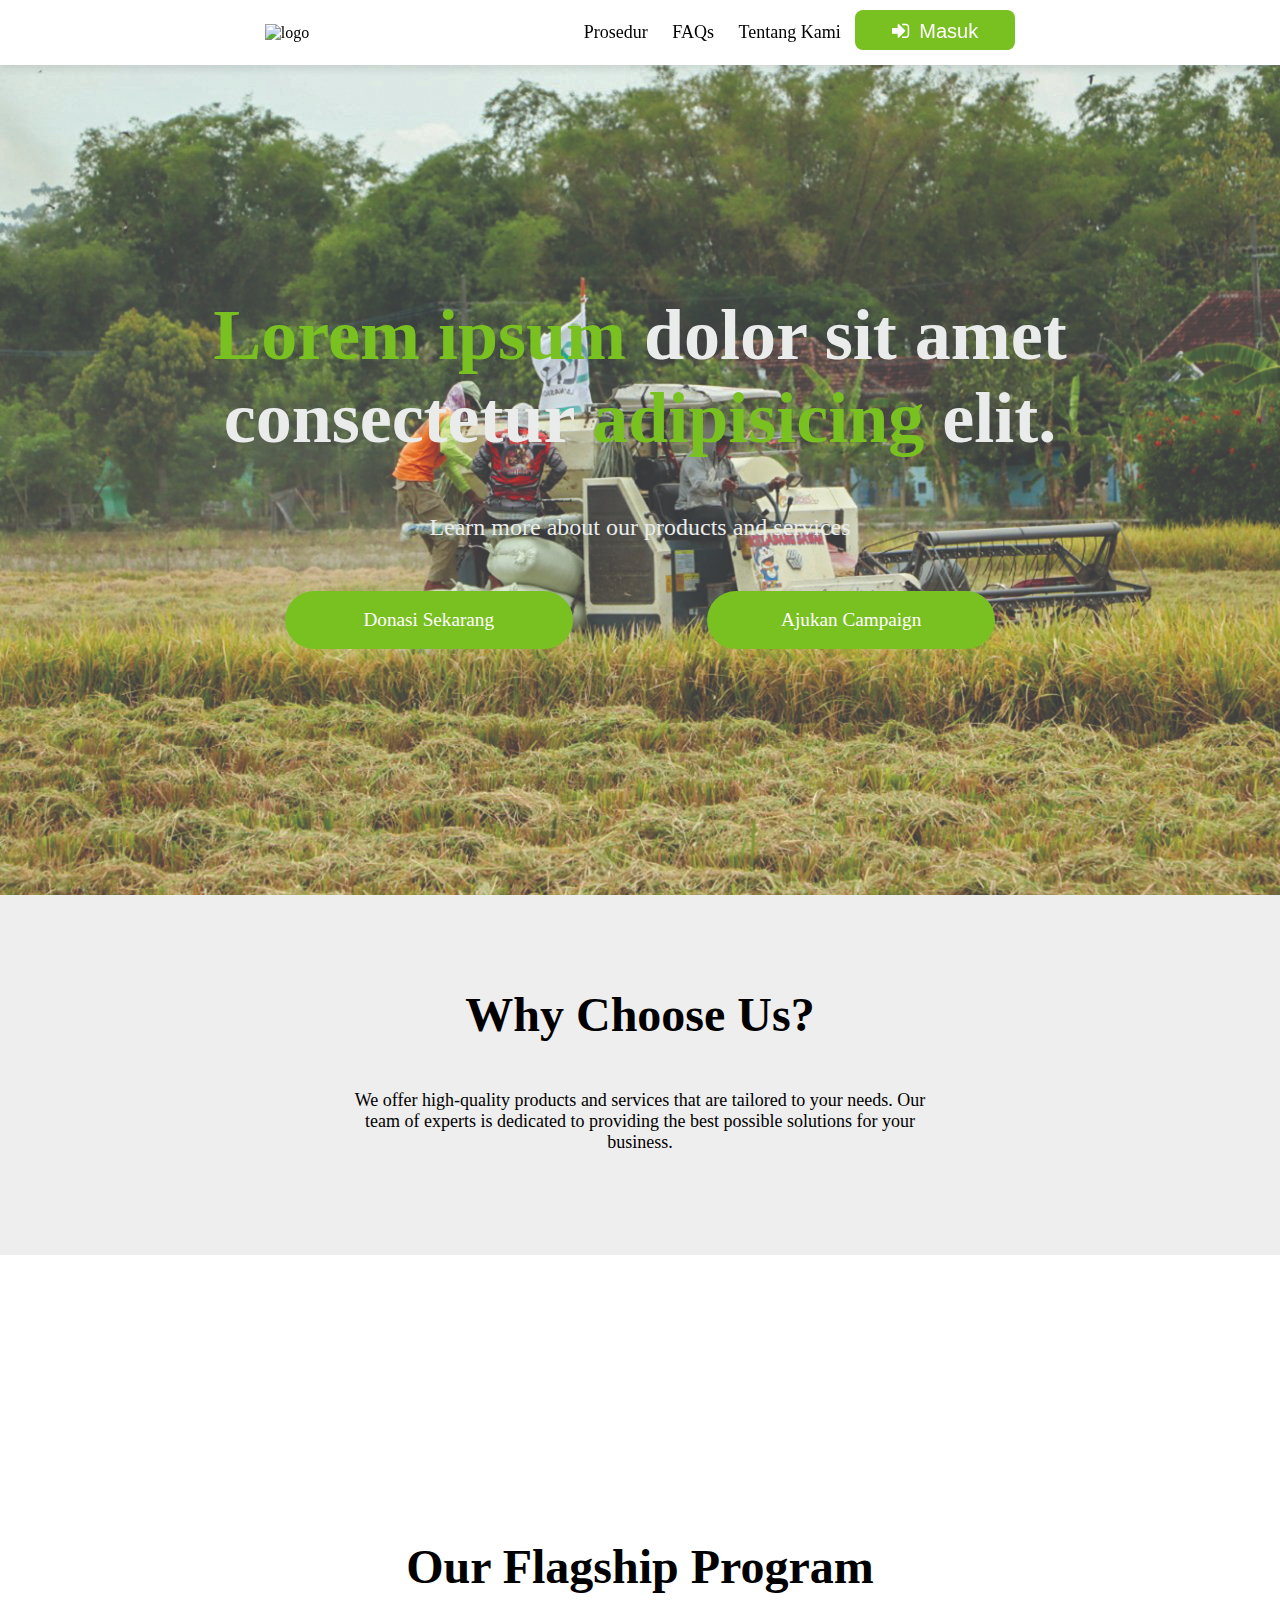
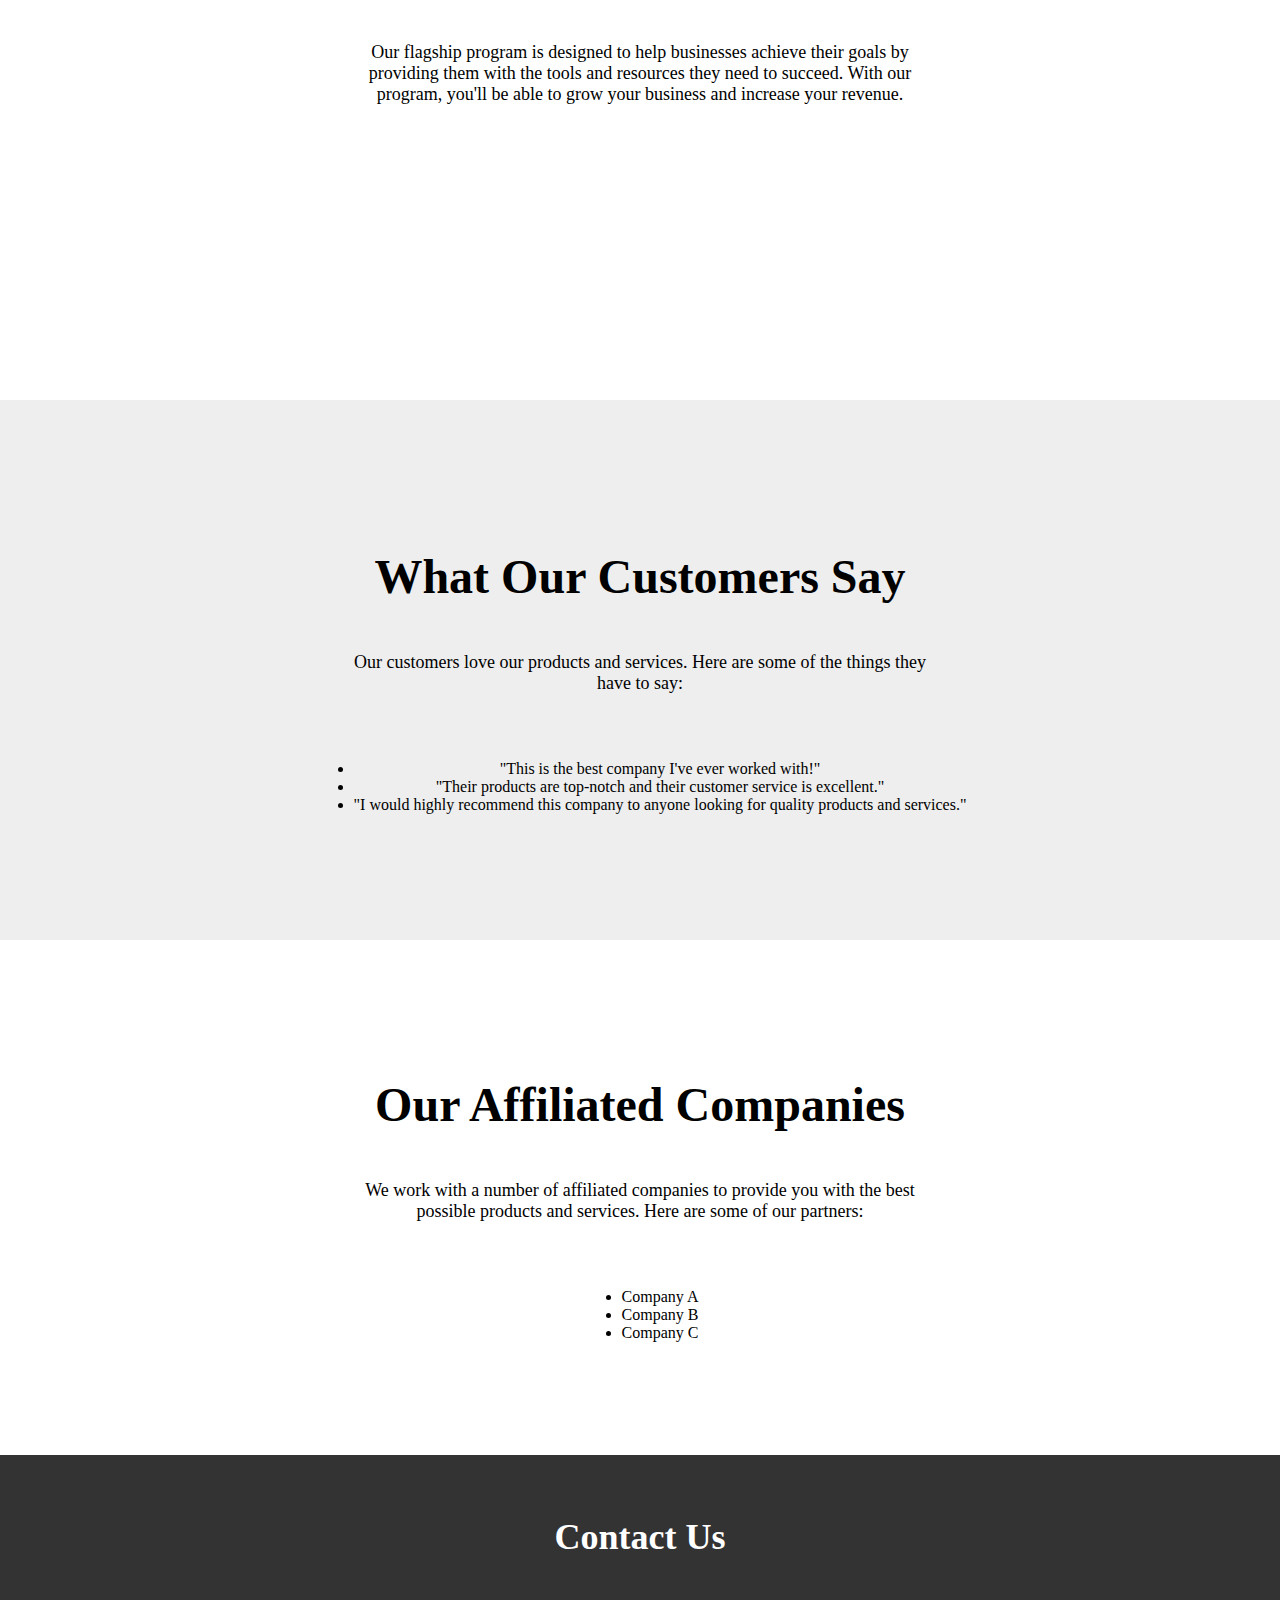
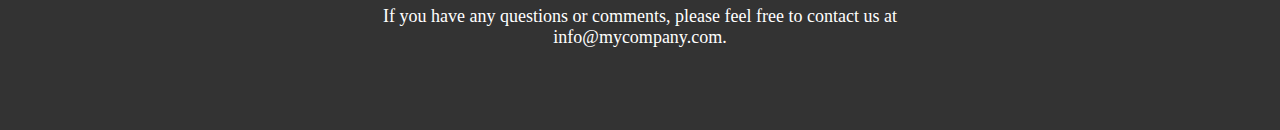
==== landing.html @ 4bacf962 "banner section" ====
<!DOCTYPE html>
<html lang="en">
  <head>
    <title>My Landing Page</title>
    <link rel="stylesheet" type="text/css" href="style.css">
    <link rel="stylesheet" href="https://cdnjs.cloudflare.com/ajax/libs/font-awesome/4.7.0/css/font-awesome.min.css">
    <script src="https://kit.fontawesome.com/5fde2fdc76.js" crossorigin="anonymous"></script>
    <meta name="viewport" content="width=device-width, initial-scale=1.0">
  <style>
  
  body {
  margin: 0;
  font-family: 'Source Sans Pro';
}

.nav {
  height: 65px;
  width: 100%;
  background-color: #fff;
  position: fixed;
  display:flex;
  justify-content: space-between;
  align-items: center;
  box-shadow: 0 4px 8px rgba(0, 0, 0, 0.1);
  z-index: 100;
}

.nav > .nav-header {
  display: flex;
  align-items: center;
  margin-left: auto;
  margin-right: auto;
}

.nav > .nav-header > .nav-logo img {
  max-height: 30px;
  width: auto;
  cursor: pointer;
  margin-right: auto;
}

.nav > .nav-btn {
  display: none;
}

.nav > .nav-links {
  display: inline;
  float: right;
  font-size: 18px;
  margin-right: auto;
}

.nav > .nav-links > button {
  display: inline-block;
  padding: 10px 10px 10px 10px;
  text-decoration: none;
  color: #fff;
  background-color: #79C121;
  border-radius: 8px;
  width: 160px;
  height: 40px;
  border: none;
  font-size: 20px;
  cursor: pointer;
}

.nav > .nav-links > button > i {
  margin-right: 10px;
}

.nav > .nav-links > a {
  display: inline-block;
  padding: 13px 10px 13px 10px;
  text-decoration: none;
  color: #000;
}

.nav > .nav-links > a:hover {
  background-color: rgba(0, 0, 0, 0.3);
}

.nav > #nav-check {
  display: none;
}

@media (max-width:768px) {
  .nav {
    padding-left: 10px;
  }

  .nav > .nav-header {
    margin-left: 10px;
    margin-right: 10px;
  }

  .nav > .nav-btn {
    display: inline-block;
    position: absolute;
    right: 0px;
    top: 0px;
    padding-left: 10px;
  }

  .nav > .nav-btn > label {
    display: inline-block;
    width: 50px;
    height: 50px;
    padding: 13px;
  }

  .nav > .nav-btn > label:hover,.nav  #nav-check:checked ~ .nav-btn > label {
    background-color: rgba(0, 0, 0, 0.3);
  }

  .nav > .nav-btn > label > span {
    display: block;
    width: 25px;
    height: 10px;
    border-top: 2px solid #000;
  }

  .nav > .nav-links {
    position: absolute;
    display: block;
    width: 100%;
    background-color: #fff;
    height: 0px;
    transition: all 0.3s ease-in;
    overflow-y: hidden;
    top: 50px;
    left: 0px;
  }

  .nav > .nav-links > a {
    display: block;
    width: 100%;
  }

  .nav > #nav-check:not(:checked) ~ .nav-links {
    height: 0px;
  }

  .nav > #nav-check:checked ~ .nav-links {
    height: calc(100vh - 50px);
    overflow-y: auto;
  }
}


    /* Banner */
    .banner {
  height: 895px;
  background-image: url('banner.jpg');
  background-size: cover;
  display: flex;
  flex-direction: column;
  justify-content: center;
  align-items: center;
  color: #000;
  text-align: center;
  font-family: "dm sans";
  position: relative;
  }
  
  .banner h1 {
    font-size: 72px;
    margin-bottom: 30px;
    color: #E9ECEB;
    text-align: center;
		max-width: 900px;
		word-wrap: break-word;
  }
  
  .banner p {
    font-size: 24px;
    margin-bottom: 50px;
    color: #E9ECEB;
  }

  .highlight {
			color: #79C121;
		}
  
    .banner-buttons {
  display: flex;
  justify-content: center;
  align-items: center;
}

.banner-button {
  display: inline-block;
  padding: 0.5em 1em;
  text-decoration: none;
  color: #fff;
  background-color: #79C121;
  border-radius: 2em;
  width: 15em;
  height: 3em;
  border: none;
  font-size: 1.2em;
  cursor: pointer;
  margin-right: 7em;
  font-family: "dm sans";
  transition: background-color 0.3s ease-in-out;
}

.banner-button:hover {
  background-color: #456722;
  color: #fff;
}

.banner-button:last-child {
  margin-right: 0;
}

@media (max-width: 768px) {
  .banner-button {
    font-size: 0.8em;
    padding: 0.5em 0.8em;
    margin-right: 0.5em;
  }
}
    
    /* Why Choose Us */
    .why-choose-us {
      height: 360px;
      background-color: #eee;
      display: flex;
      flex-direction: column;
      justify-content: center;
      align-items: center;
      text-align: center;
    }
    
    .why-choose-us h2 {
      font-size: 48px;
      margin-bottom: 30px;
    }
    
    .why-choose-us p {
      font-size: 18px;
      max-width: 600px;
      margin-bottom: 50px;
    }
    
    /* Flagship Program */
    .flagship-program {
      height: 745px;
      background-color: #fff;
      display: flex;
      flex-direction: column;
      justify-content: center;
      align-items: center;
      text-align: center;
    }
    
    .flagship-program h2 {
      font-size: 48px;
      margin-bottom: 30px;
    }
    
    .flagship-program p {
      font-size: 18px;
      max-width: 600px;
      margin-bottom: 50px;
    }
    
    /* Testimony */
    .testimony {
      height: 540px;
      background-color: #eee;
      display: flex;
      flex-direction: column;
      justify-content: center;
      align-items: center;
      text-align: center;
    }
    
    .testimony h2 {
      font-size: 48px;
      margin-bottom: 30px;
    }
    
    .testimony p {
      font-size: 18px;
      max-width: 600px;
      margin-bottom: 50px;
    }
    
    /* Affiliated Company */
    .affiliated-company {
      height: 515px;
      background-color: #fff;
      display: flex;
      flex-direction: column;
      justify-content: center;
      align-items: center;
      text-align: center;
    }
    
    .affiliated-company h2 {
      font-size: 48px;
      margin-bottom: 30px;
    }
    
    .affiliated-company p {
      font-size: 18px;
      max-width: 600px;
      margin-bottom: 50px;
    }
    
    /* Footer */
    .footer {
      height: 275px;
      background-color: #333;
      color: #fff;
      display: flex;
      flex-direction: column;
      justify-content: center;
      align-items: center;
      text-align: center;
    }
    
    .footer h2 {
      font-size: 36px;
      margin-bottom: 30px;
    }
    
    .footer p {
      font-size: 18px;
      max-width: 600px;
      margin-bottom: 50px;
    }
    
    .footer a {
      color: #fff;
      text-decoration: none;
      font-size: 18px;
      margin-right: 
    }
      </style>

  </head>
  <body>

    <!-- Navbar -->
    <div class="nav">
      <input type="checkbox" id="nav-check">
      <div class="nav-header">
        <div class="nav-logo">
          <img src="logo.svg" alt="logo">
        </div>
      </div>
      <div class="nav-btn">
        <label for="nav-check">
          <span></span>
          <span></span>
          <span></span>
        </label>
      </div>
      
      <div class="nav-links">
        <a href="#">Prosedur</a>
        <a href="#">FAQs</a>
        <a href="#">Tentang Kami</a>
        <button style="color: white"><i class="fa fa-sign-in"></i>Masuk</button>
      </div>
    </div>
    
  
    <!-- Banner -->
    <div class="banner">
      <h1>
        <span class="highlight">Lorem ipsum</span> dolor sit amet consectetur <span class="highlight">adipisicing</span> elit. 
      </h1>
        <p>Learn more about our products and services</p>
        <div class="banner-buttons">
          <button class="banner-button">Donasi Sekarang</button>
          <button class="banner-button">Ajukan Campaign</button>
        </div>
    </div>
  
    <!-- Why Choose Us -->
    <div class="why-choose-us">
      <h2>Why Choose Us?</h2>
      <p>We offer high-quality products and services that are tailored to your needs. Our team of experts is dedicated to providing the best possible solutions for your business.</p>
    </div>
  
    <!-- Flagship Program -->
    <div class="flagship-program">
      <h2>Our Flagship Program</h2>
      <p>Our flagship program is designed to help businesses achieve their goals by providing them with the tools and resources they need to succeed. With our program, you'll be able to grow your business and increase your revenue.</p>
    </div>
  
    <!-- Testimony -->
    <div class="testimony">
      <h2>What Our Customers Say</h2>
      <p>Our customers love our products and services. Here are some of the things they have to say:</p>
      <ul>
        <li>"This is the best company I've ever worked with!"</li>
        <li>"Their products are top-notch and their customer service is excellent."</li>
        <li>"I would highly recommend this company to anyone looking for quality products and services."</li>
      </ul>
    </div>
  
    <!-- Affiliated Company -->
    <div class="affiliated-company">
      <h2>Our Affiliated Companies</h2>
      <p>We work with a number of affiliated companies to provide you with the best possible products and services. Here are some of our partners:</p>
      <ul>
        <li>Company A</li>
        <li>Company B</li>
        <li>Company C</li>
      </ul>
    </div>
  
    <!-- Footer -->
    <div class="footer">
      <h2>Contact Us</h2>
      <p>If you have any questions or comments, please feel free to contact us at <a href="mailto:info@mycompany.com">info@mycompany.com</a>.</p>
    </div>
  

    
  </body>
  </html>
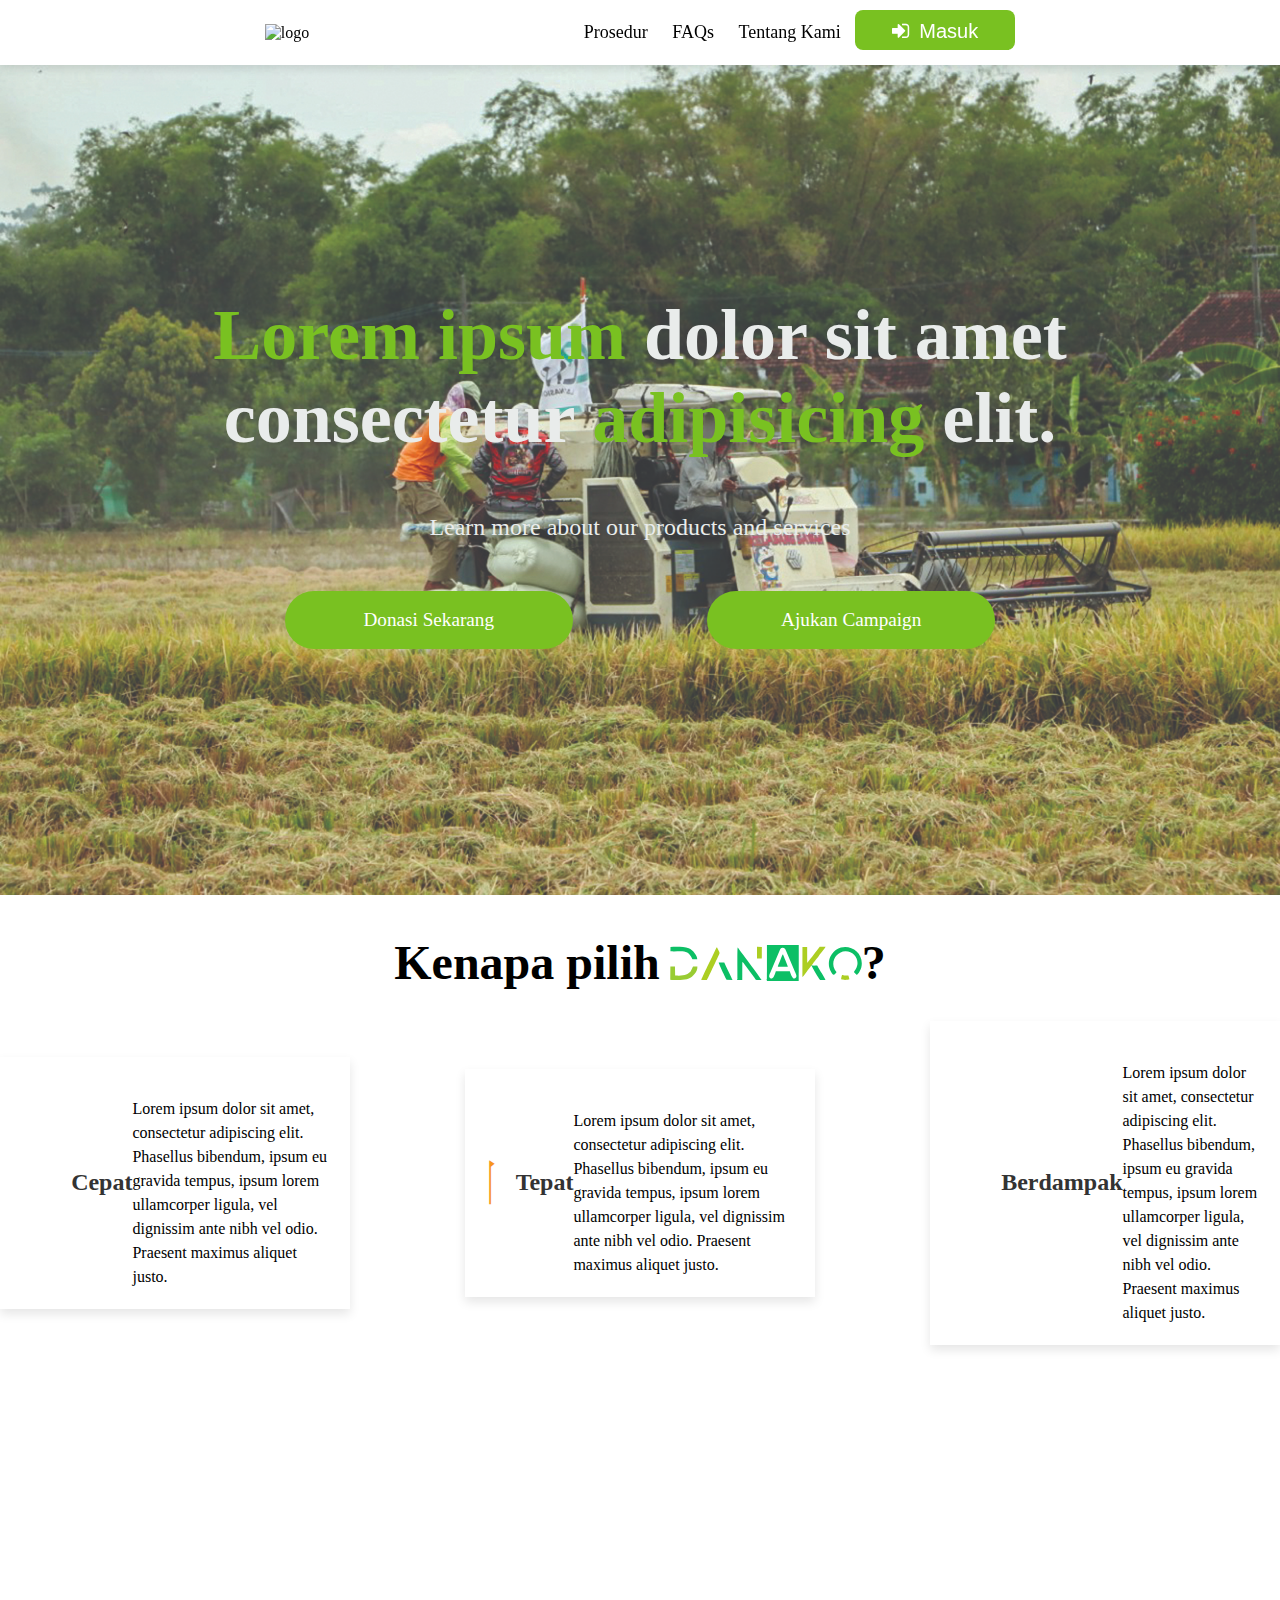
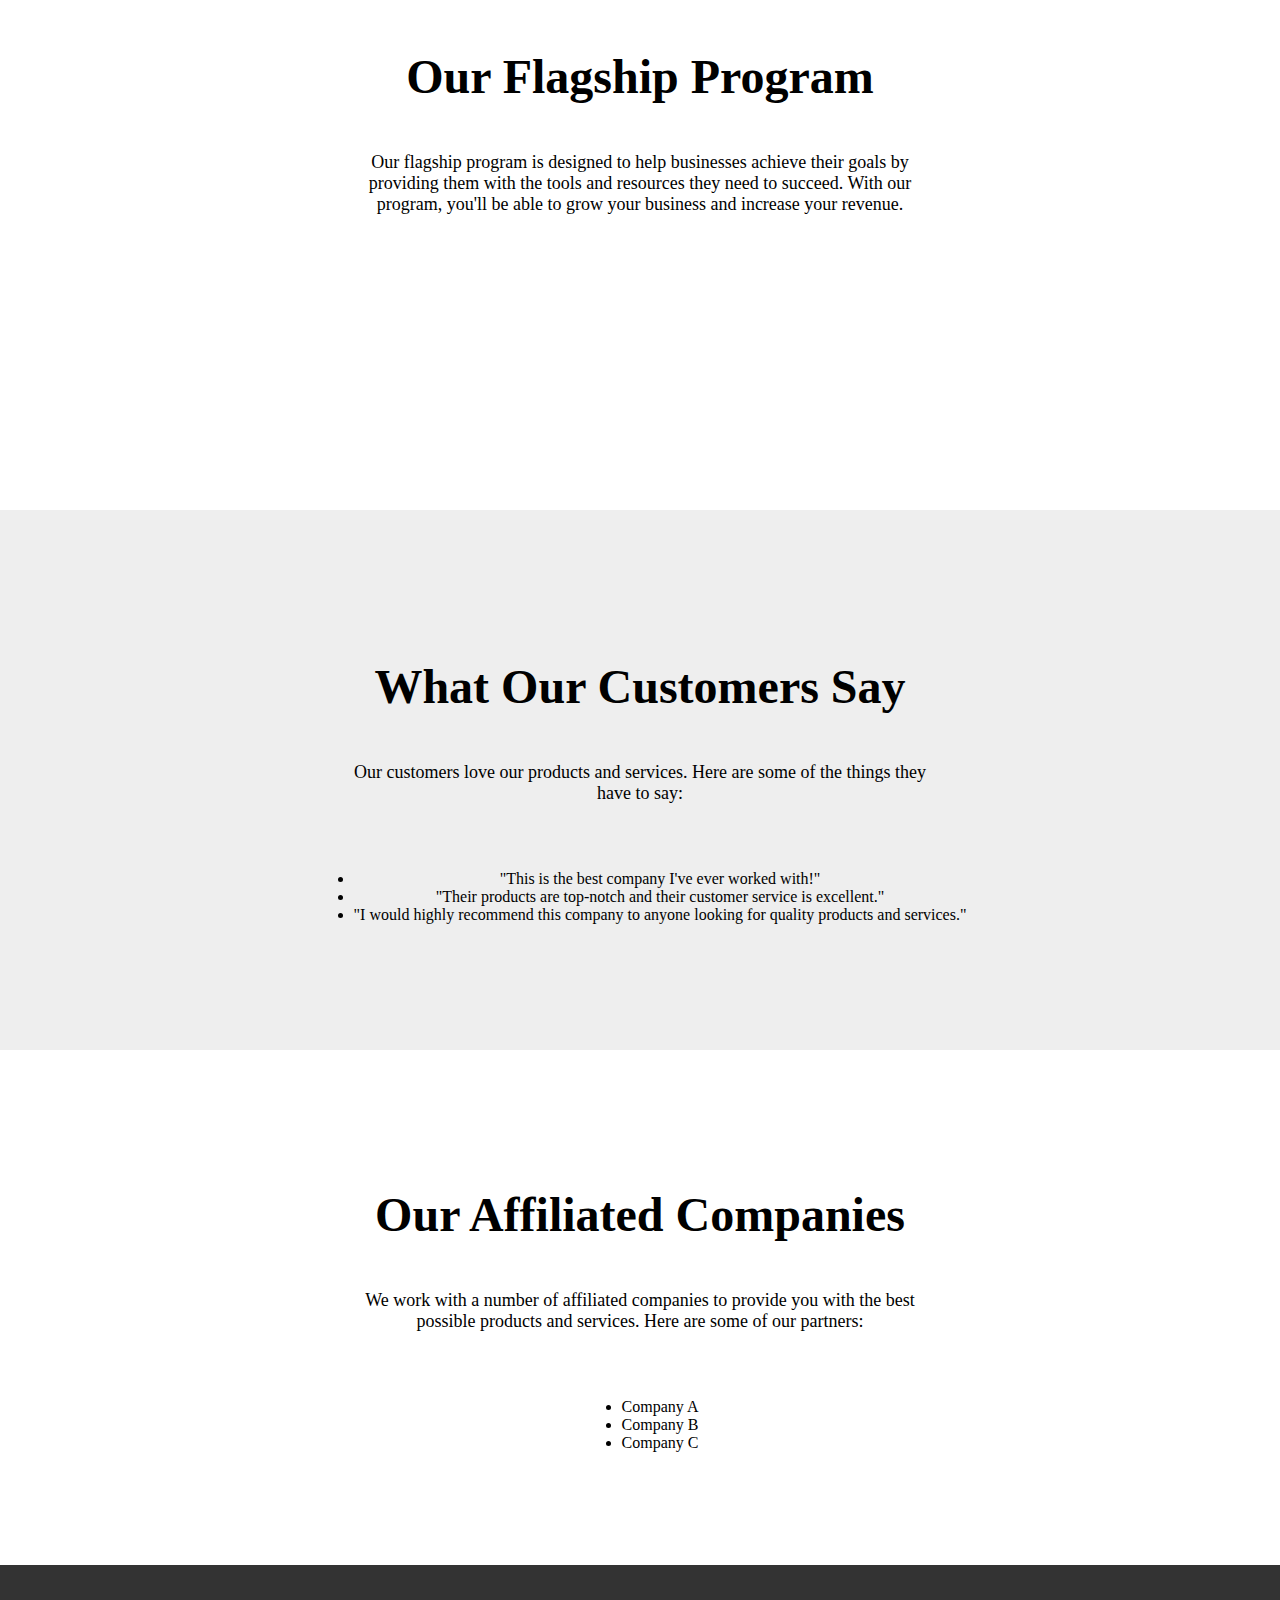
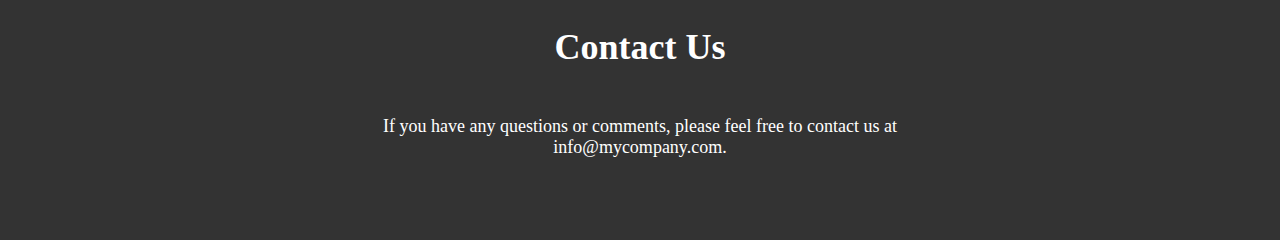
==== commit 43f2326c: "why choose us section progress" ====
--- a/landing.html
+++ b/landing.html
@@ -62,6 +62,11 @@
   border: none;
   font-size: 20px;
   cursor: pointer;
+}
+
+.nav > .nav-links > button:hover {
+  background-color: #456722;
+  color: #fff;
 }
 
 .nav > .nav-links > button > i {
@@ -214,34 +219,121 @@
 }
 
 @media (max-width: 768px) {
+  @media (max-width: 768px) {
+  .banner-buttons {
+    flex-direction: column;
+  }
+
   .banner-button {
     font-size: 0.8em;
     padding: 0.5em 0.8em;
     margin-right: 0.5em;
-  }
-}
-    
-    /* Why Choose Us */
-    .why-choose-us {
-      height: 360px;
-      background-color: #eee;
-      display: flex;
-      flex-direction: column;
-      justify-content: center;
-      align-items: center;
-      text-align: center;
-    }
-    
-    .why-choose-us h2 {
-      font-size: 48px;
-      margin-bottom: 30px;
-    }
-    
-    .why-choose-us p {
-      font-size: 18px;
-      max-width: 600px;
-      margin-bottom: 50px;
-    }
+    margin-bottom: 0.5em;
+    width: 15em;
+    height: 3em;
+  }
+
+  .banner h1 {
+    font-size: 48px;
+    margin-bottom: 20px;
+    padding: 0 10px;
+  }
+
+  .banner p {
+    font-size: 16px;
+    margin-bottom: 30px;
+    padding: 0 10px;
+  }
+}
+
+}
+    
+    /* Why Choose Us */   
+    .why-choose-us .card-container {
+  display: flex;
+  flex-direction: row;
+  justify-content: space-between;
+  align-items: center;
+  flex-wrap: wrap;
+}
+
+.why-choose-us .card {
+  flex-basis: 30%;
+  max-width: 350px;
+  margin-bottom: 20px;
+  background-color: #fff;
+  box-shadow: 0px 5px 10px rgba(0, 0, 0, 0.1);
+}
+
+.why-choose-us .card-content {
+  display: flex;
+  flex-direction: row;
+  align-items: center;
+  padding: 20px;
+}
+
+.why-choose-us .card-icon {
+  flex-basis: 20%;
+  font-size: 40px;
+  color: #f7941e;
+  text-align: center;
+}
+
+.why-choose-us .card-title {
+  flex-basis: 70%;
+  font-size: 24px;
+  font-weight: bold;
+  margin-left: 20px;
+  color: #333;
+}
+
+.why-choose-us .card-text {
+  margin-top: 20px;
+  font-size: 16px;
+  line-height: 1.5;
+  text-align: left;
+}
+
+.why-choose-us h2 {
+  font-size: 48px;
+  margin-bottom: 30px;
+  text-align: center;
+  display: flex;
+  justify-content: center;
+  align-items: center;
+  height: 100%;
+}
+
+.why-choose-us img {
+  display: inline-block;
+  max-width: 4em;
+  max-height: auto;
+  vertical-align: middle;
+  margin-left: 10px; /* adjust the margin as necessary */
+  margin-bottom: 10px
+}
+
+@media only screen and (max-width: 768px) {
+
+  .why-choose-us .card {
+    flex-basis: 100%;
+  }
+  .why-choose-us h2 {
+    flex-direction: column;
+    height: auto;
+  }
+  
+  .why-choose-us img {
+    margin-left: 0;
+  }
+  .why-choose-us .card-container {
+    flex-direction: column;
+    align-items: center;
+  }
+
+}
+
+
     
     /* Flagship Program */
     .flagship-program {
@@ -382,9 +474,34 @@
   
     <!-- Why Choose Us -->
     <div class="why-choose-us">
-      <h2>Why Choose Us?</h2>
-      <p>We offer high-quality products and services that are tailored to your needs. Our team of experts is dedicated to providing the best possible solutions for your business.</p>
-    </div>
+      <h2>Kenapa pilih <span class="logo"><img src="danako.svg" alt="logo">?</span></h2>
+      <div class="card-container">
+        <div class="card">
+          <div class="card-content">
+            <div class="card-icon"><i class="fas fa-rocket"></i></div>
+            <div class="card-title">Cepat</div>
+            <div class="card-text">Lorem ipsum dolor sit amet, consectetur adipiscing elit. Phasellus bibendum, ipsum eu gravida tempus, ipsum lorem ullamcorper ligula, vel dignissim ante nibh vel odio. Praesent maximus aliquet justo.</div>
+          </div>
+        </div>
+        <div class="card">
+          <div class="card-content">
+            <div class="card-icon"><i class="fas fa-check"></i></div>
+            <div class="card-title">Tepat</div>
+            <div class="card-text">Lorem ipsum dolor sit amet, consectetur adipiscing elit. Phasellus bibendum, ipsum eu gravida tempus, ipsum lorem ullamcorper ligula, vel dignissim ante nibh vel odio. Praesent maximus aliquet justo.</div>
+          </div>
+        </div>
+        <div class="card">
+          <div class="card-content">
+            <div class="card-icon"><i class="fas fa-bullseye"></i></div>
+            <div class="card-title">Berdampak</div>
+            <div class="card-text">Lorem ipsum dolor sit amet, consectetur adipiscing elit. Phasellus bibendum, ipsum eu gravida tempus, ipsum lorem ullamcorper ligula, vel dignissim ante nibh vel odio. Praesent maximus aliquet justo.</div>
+          </div>
+        </div>
+      </div>
+    </div>
+    
+    
+    
   
     <!-- Flagship Program -->
     <div class="flagship-program">
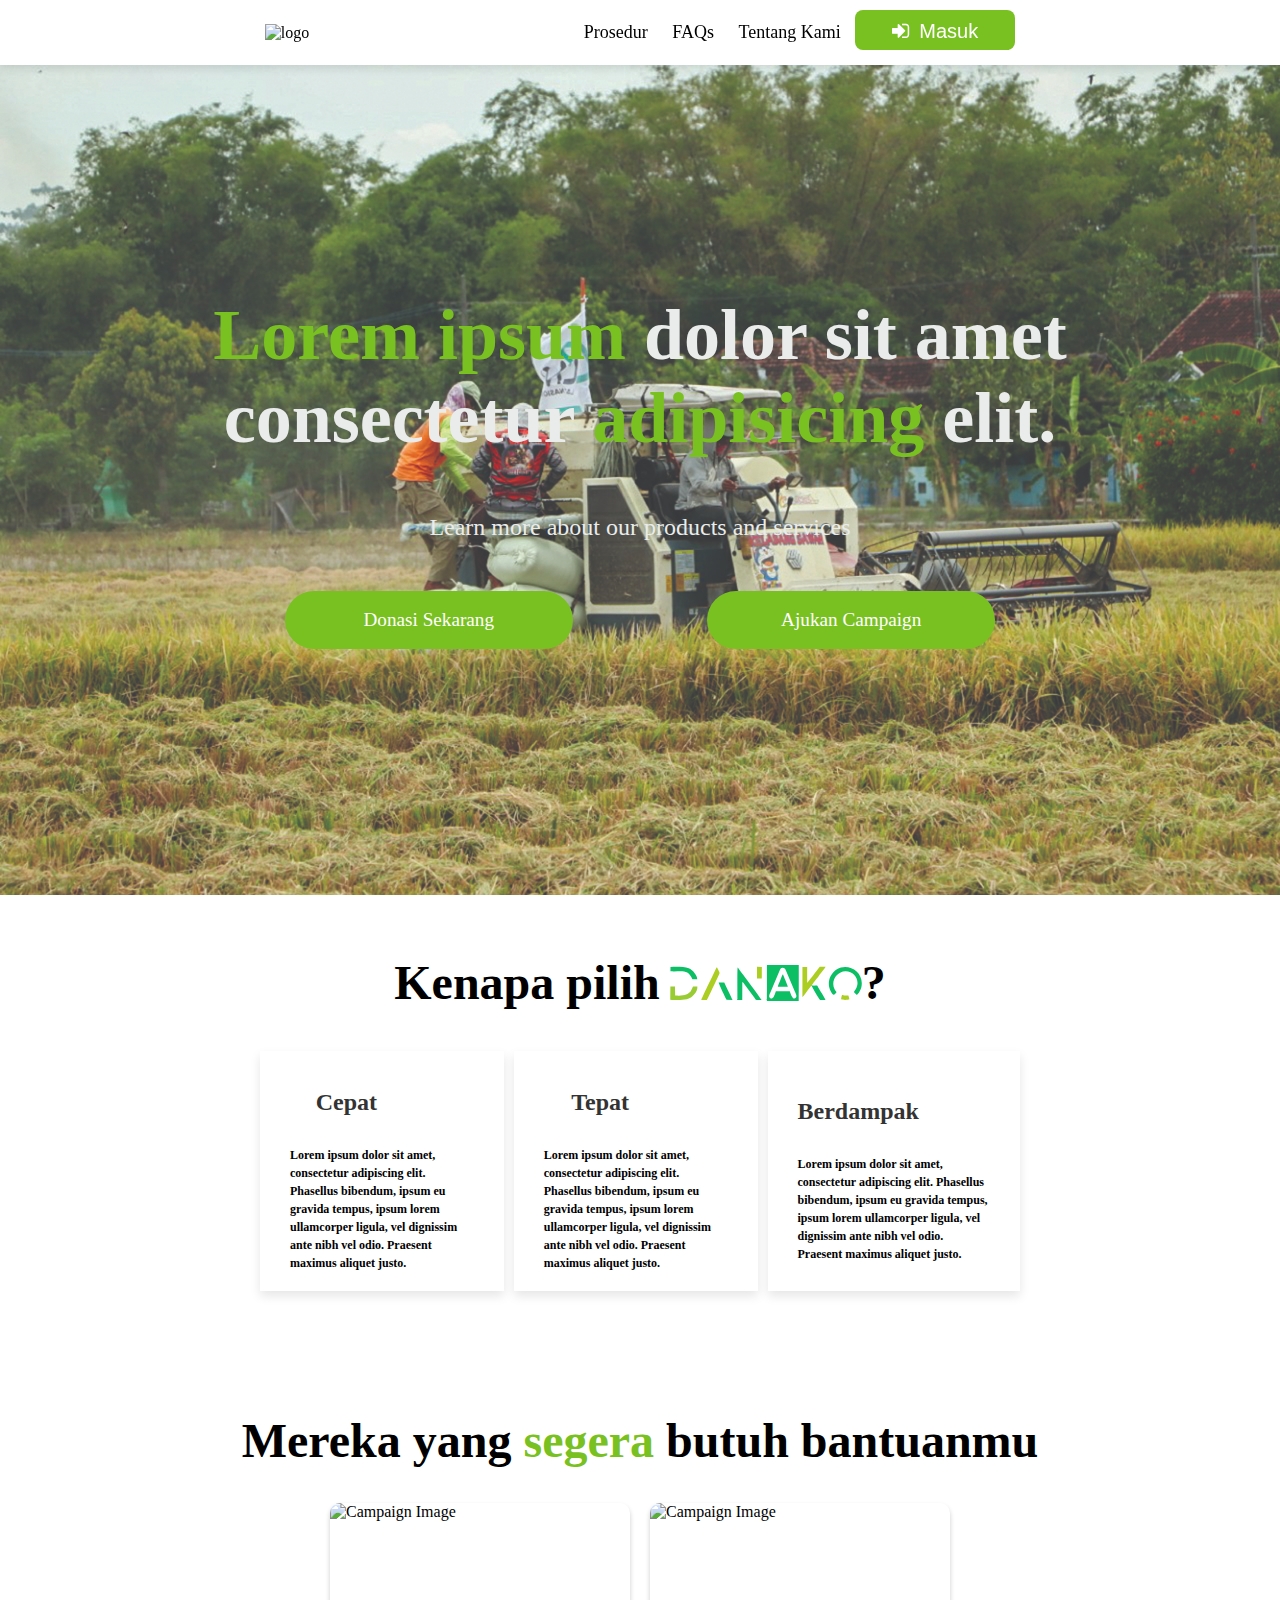
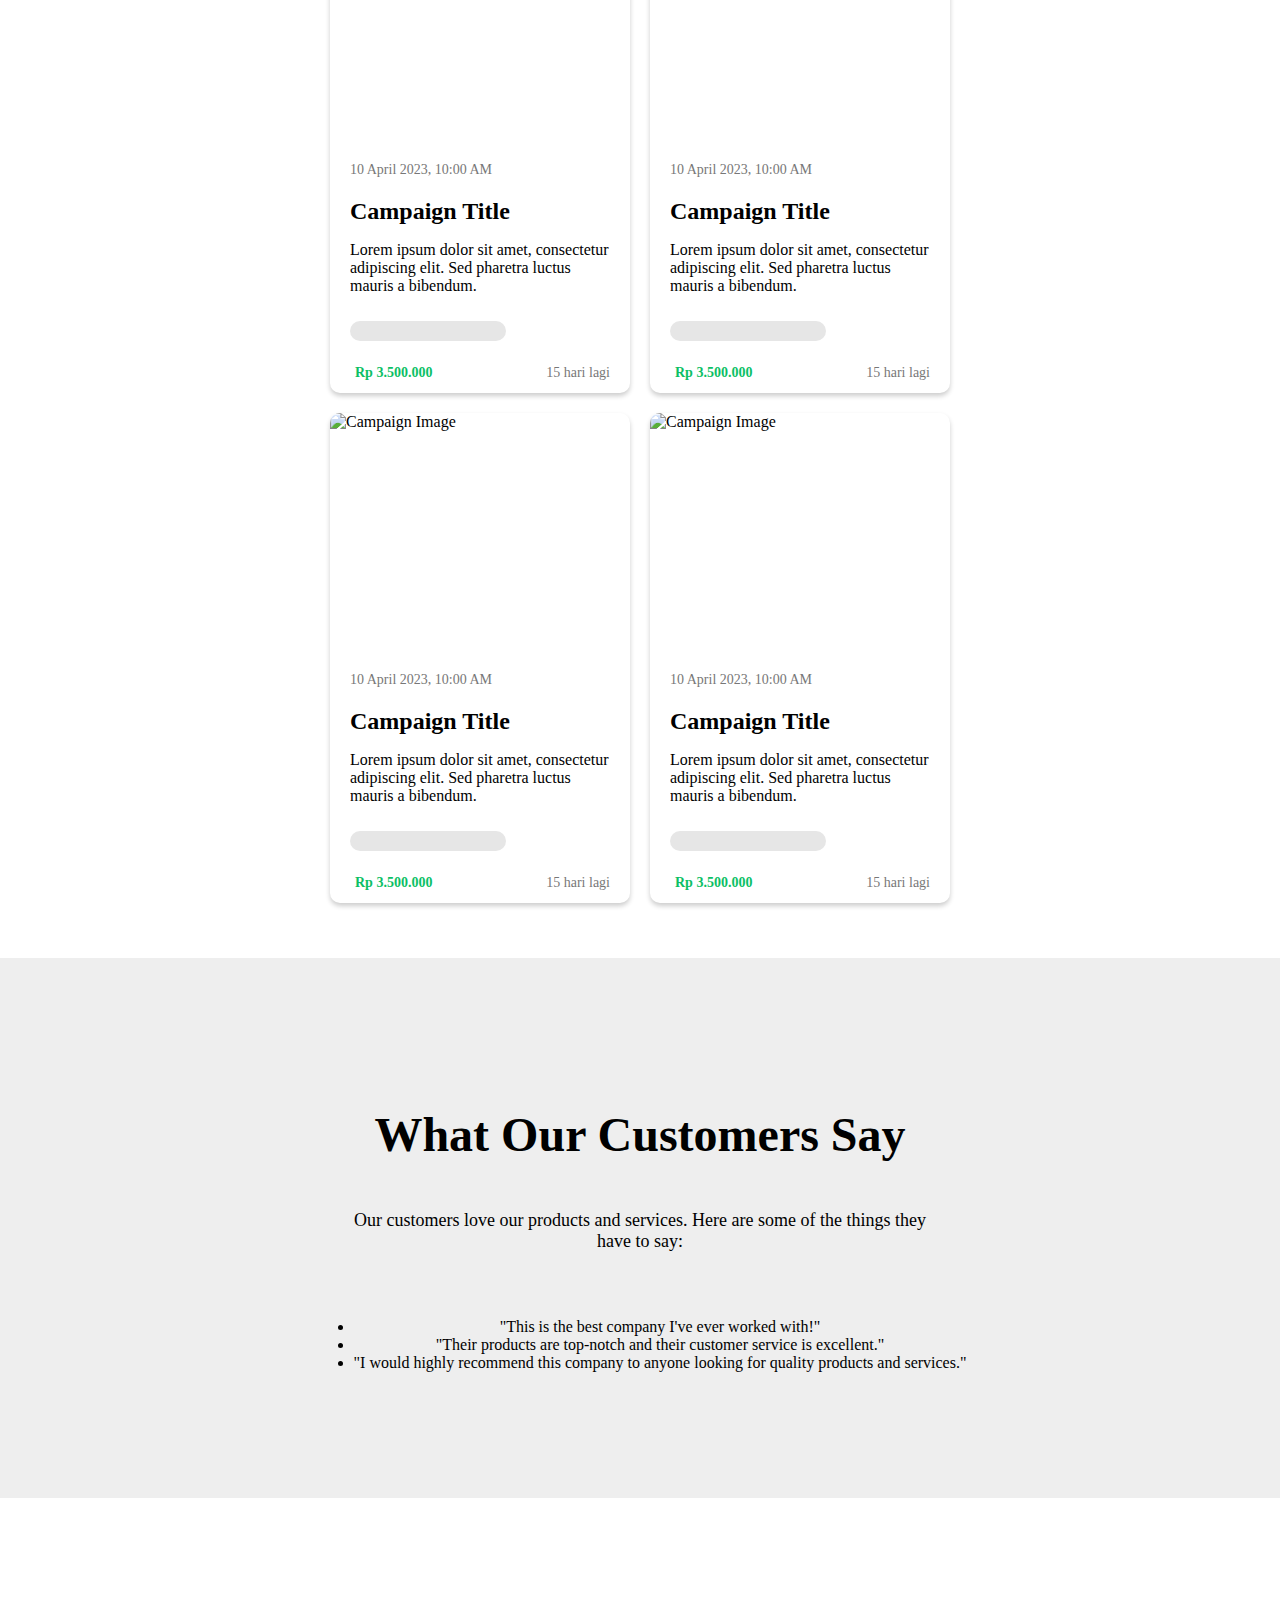
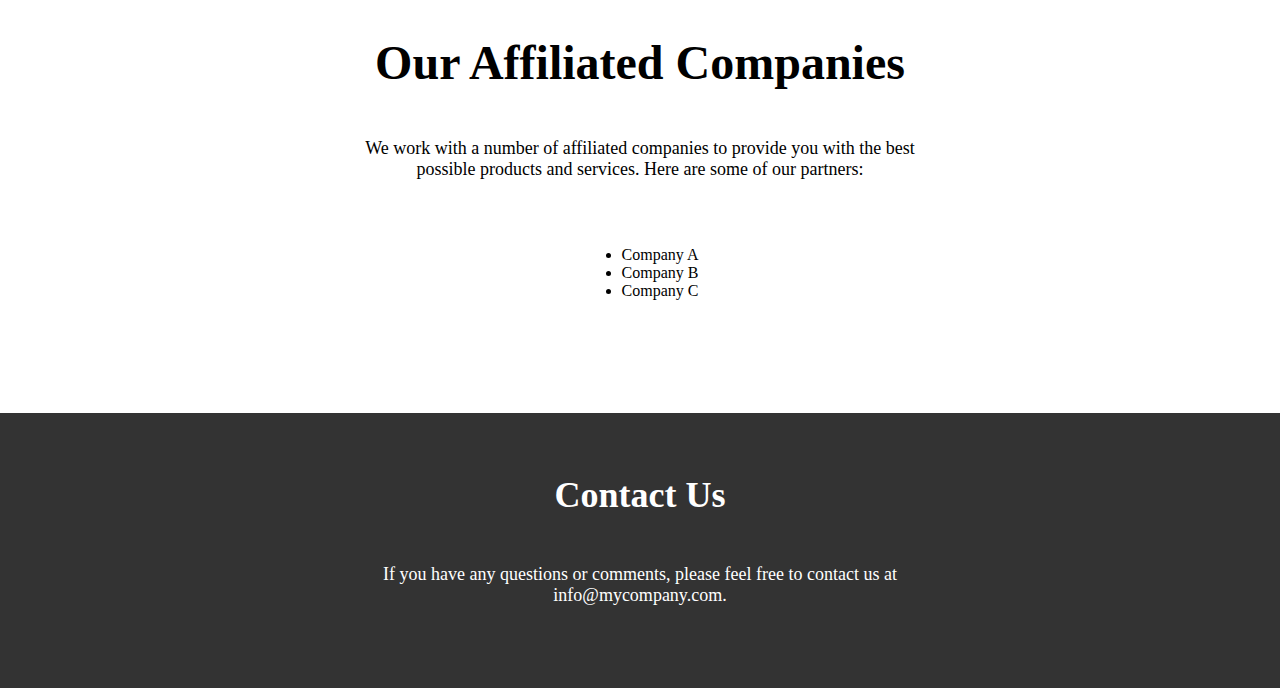
==== commit 11e97b81: "landing page - campaign section" ====
--- a/landing.html
+++ b/landing.html
@@ -4,7 +4,9 @@
     <title>My Landing Page</title>
     <link rel="stylesheet" type="text/css" href="style.css">
     <link rel="stylesheet" href="https://cdnjs.cloudflare.com/ajax/libs/font-awesome/4.7.0/css/font-awesome.min.css">
+
     <script src="https://kit.fontawesome.com/5fde2fdc76.js" crossorigin="anonymous"></script>
+    
     <meta name="viewport" content="width=device-width, initial-scale=1.0">
   <style>
   
@@ -218,14 +220,13 @@
   margin-right: 0;
 }
 
-@media (max-width: 768px) {
   @media (max-width: 768px) {
   .banner-buttons {
     flex-direction: column;
   }
 
   .banner-button {
-    font-size: 0.8em;
+    font-size: 1em;
     padding: 0.5em 0.8em;
     margin-right: 0.5em;
     margin-bottom: 0.5em;
@@ -245,51 +246,74 @@
     padding: 0 10px;
   }
 }
-
-}
     
     /* Why Choose Us */   
-    .why-choose-us .card-container {
-  display: flex;
-  flex-direction: row;
-  justify-content: space-between;
+    .why-choose-us {
+      display: flex;
+  justify-content: center;
   align-items: center;
   flex-wrap: wrap;
-}
-
+  gap: 10px;
+  padding: 20px;
+  background-image: url('why choose us.jpg');
+  background-size: cover;
+    }
+    
 .why-choose-us .card {
-  flex-basis: 30%;
-  max-width: 350px;
-  margin-bottom: 20px;
+  flex: 1 1 200px;
+  max-width: 300px;
+  height: 200px;
   background-color: #fff;
   box-shadow: 0px 5px 10px rgba(0, 0, 0, 0.1);
-}
-
-.why-choose-us .card-content {
-  display: flex;
-  flex-direction: row;
-  align-items: center;
-  padding: 20px;
-}
-
-.why-choose-us .card-icon {
-  flex-basis: 20%;
-  font-size: 40px;
-  color: #f7941e;
+  display: flex;
+  justify-content: center;
+  align-items: center;
   text-align: center;
-}
-
-.why-choose-us .card-title {
-  flex-basis: 70%;
   font-size: 24px;
   font-weight: bold;
-  margin-left: 20px;
+  padding: 20px;
+}
+
+.card-container {
+  display: flex;
+  justify-content: center;
+  align-items: center;
+  flex-wrap: wrap;  
+  gap: 10px;
+  margin: 0 240px;
+  padding-bottom: 50px;
+}
+
+.why-choose-us .card-content {
+  display: flex;
+  flex-direction: column;
+  align-items: center;
+  padding: 10px;
+}
+
+.why-choose-us .card-icon {
+  font-size: 40px;
+  color: #79C121;
+  text-align: center;
+}
+
+.why-choose-us .card-title {
+  font-size: 24px;
+  font-weight: bold;
+  margin-top: 10px;
   color: #333;
+  display: flex;
+  align-items: center;
+  text-align: left;
+}
+
+.why-choose-us .card-title span {
+  margin-left: 40px;
 }
 
 .why-choose-us .card-text {
   margin-top: 20px;
-  font-size: 16px;
+  font-size: 12px;
   line-height: 1.5;
   text-align: left;
 }
@@ -316,12 +340,18 @@
 @media only screen and (max-width: 768px) {
 
   .why-choose-us .card {
-    flex-basis: 100%;
-  }
+    flex: 1 1 100%;
+    max-width: none;
+  }
+  
   .why-choose-us h2 {
     flex-direction: column;
     height: auto;
-  }
+    font-size: 48px;
+    margin-bottom: 20px;
+    padding: 0 10px;
+  }
+
   
   .why-choose-us img {
     margin-left: 0;
@@ -329,6 +359,7 @@
   .why-choose-us .card-container {
     flex-direction: column;
     align-items: center;
+    
   }
 
 }
@@ -336,26 +367,209 @@
 
     
     /* Flagship Program */
-    .flagship-program {
-      height: 745px;
-      background-color: #fff;
-      display: flex;
-      flex-direction: column;
-      justify-content: center;
-      align-items: center;
-      text-align: center;
-    }
-    
-    .flagship-program h2 {
-      font-size: 48px;
-      margin-bottom: 30px;
-    }
-    
-    .flagship-program p {
-      font-size: 18px;
-      max-width: 600px;
-      margin-bottom: 50px;
-    }
+
+    .campaign {
+  position: relative;
+  display: flex;
+  justify-content: center;
+  align-items: center;
+  flex-wrap: wrap;
+  padding-top: 20px;
+}
+
+    .campaign-card-container {
+  display: flex;
+  justify-content: center;
+  align-items: center;
+  flex-wrap: wrap;  
+  gap: 10px;
+  margin: 0 240px;
+  padding-bottom: 50px;
+  position: relative;
+}
+
+.campaign h1 {
+  font-size: 48px;
+  margin-bottom: 30px;
+  text-align: center;
+  justify-content: center;
+  align-items: center;
+  word-wrap: break-word;
+  height: 100%;
+  }
+  
+.campaign h2 {
+  font-size: 48px;
+  margin-bottom: 30px;
+  text-align: center;
+  display: flex;
+  justify-content: center;
+  align-items: center;
+  word-wrap: break-word;
+  height: 100%;
+}
+
+
+.campaign-card {
+  width: 300px;
+  height: 450px;
+  display: flex;
+  flex-direction: column;
+  border-radius: 10px;
+  box-shadow: 0px 3px 5px rgba(0, 0, 0, 0.2);
+  overflow: hidden;
+  margin: 5px;
+  padding-bottom: 40px
+}
+
+.campaign-image {
+  width: 100%;
+  height: 50%;
+  position: relative;
+}
+
+.campaign-image img {
+  width: 100%;
+  height: 100%;
+  object-fit: cover;
+}
+
+.campaign-info {
+  width: 100%;
+  height: 50%;
+  padding: 20px;
+  box-sizing: border-box;
+}
+
+.campaign-datetime {
+  font-size: 14px;
+  color: #777;
+  margin-bottom: 10px;
+}
+
+.campaign-title {
+  font-size: 24px;
+  margin-bottom: 10px;
+}
+
+.campaign-description {
+  font-size: 16px;
+  margin-bottom: 10px;
+  height: 60px;
+  overflow: hidden;
+}
+
+.campaign-progress {
+  display: flex;
+  flex-direction: column;
+  justify-content: space-between;
+  align-items: flex-start;
+  margin-top: 20px;
+}
+
+.progress-bar {
+  height: 20px;
+  width: 100%;
+  background-color: #e6e6e6;
+  border-radius: 10px;
+  position: relative;
+}
+
+.progress-fill {
+  height: 100%;
+  background-color: #0CBF65;
+  border-radius: 10px;
+  position: absolute;
+  top: 0;
+  left: 0;
+}
+
+.campaign-details {
+  display: flex;
+  justify-content: space-between;
+  align-items: center;
+  margin-top: 10px;
+  width: 100%;
+  height: auto;
+}
+
+
+.campaign-collected,
+.campaign-deadline {
+  font-size: 14px;
+  margin-bottom: 0;
+}
+
+.campaign-collected span {
+  font-weight: bold;
+  color: #0CBF65;
+  margin-left: 5px;
+}
+
+.campaign-deadline span {
+  margin-left: 5px;
+  color: #777;
+}
+
+.more-link {
+  position: absolute;
+  bottom: 10px;
+  right: calc(5% + 10px)
+}
+
+.more-link a {
+  color: #79C121;
+  font-size: 14px;
+  text-decoration: none;
+}
+
+.more-link a:hover {
+  text-decoration: underline;
+}
+  @media only screen and (max-width: 768px) {
+.campaign h1 {
+    flex-direction: column;
+    height: auto;
+    font-size: 48px;
+    margin-bottom: 20px;
+    padding: 0 10px;
+  }
+    
+  .campaign h2 {
+    flex-direction: column;
+    height: auto;
+    font-size: 30px;
+    margin-bottom: 20px;
+    padding: 0 10px;
+  }
+
+  .campaign-card-container {
+    display: flex;
+    flex-wrap: nowrap;
+    overflow-x: scroll;
+    -webkit-overflow-scrolling: touch;
+    margin: 0 50px;  
+    justify-content: left;
+  }
+
+  .campaign-card {
+    flex: 0 0 auto; 
+    width: 98%;
+    margin-right: 10px;
+  }
+
+  .campaign-card:last-child {
+    margin-right: 0; 
+  }
+
+  .more-link {
+  position: absolute;
+}
+
+}
+
+
+
     
     /* Testimony */
     .testimony {
@@ -478,22 +692,19 @@
       <div class="card-container">
         <div class="card">
           <div class="card-content">
-            <div class="card-icon"><i class="fas fa-rocket"></i></div>
-            <div class="card-title">Cepat</div>
+            <div class="card-title">Cepat<span class="card-icon"><i class="fas fa-rocket"></i></span></div>
             <div class="card-text">Lorem ipsum dolor sit amet, consectetur adipiscing elit. Phasellus bibendum, ipsum eu gravida tempus, ipsum lorem ullamcorper ligula, vel dignissim ante nibh vel odio. Praesent maximus aliquet justo.</div>
           </div>
         </div>
         <div class="card">
           <div class="card-content">
-            <div class="card-icon"><i class="fas fa-check"></i></div>
-            <div class="card-title">Tepat</div>
+            <div class="card-title">Tepat<span class="card-icon"><i class="fas fa-check"></i></span></div>
             <div class="card-text">Lorem ipsum dolor sit amet, consectetur adipiscing elit. Phasellus bibendum, ipsum eu gravida tempus, ipsum lorem ullamcorper ligula, vel dignissim ante nibh vel odio. Praesent maximus aliquet justo.</div>
           </div>
         </div>
         <div class="card">
           <div class="card-content">
-            <div class="card-icon"><i class="fas fa-bullseye"></i></div>
-            <div class="card-title">Berdampak</div>
+            <div class="card-title">Berdampak<span class="card-icon"><i class="fas fa-bullseye"></i></span></div>
             <div class="card-text">Lorem ipsum dolor sit amet, consectetur adipiscing elit. Phasellus bibendum, ipsum eu gravida tempus, ipsum lorem ullamcorper ligula, vel dignissim ante nibh vel odio. Praesent maximus aliquet justo.</div>
           </div>
         </div>
@@ -504,10 +715,86 @@
     
   
     <!-- Flagship Program -->
-    <div class="flagship-program">
-      <h2>Our Flagship Program</h2>
-      <p>Our flagship program is designed to help businesses achieve their goals by providing them with the tools and resources they need to succeed. With our program, you'll be able to grow your business and increase your revenue.</p>
+    <div class="campaign"><h1>Mereka yang<span class="highlight"> segera </span> butuh bantuanmu</h1></div>
+    <div class="campaign-card-container">
+      <div class="campaign-card">
+        <div class="campaign-image">
+          <img src="campaign-image.jpg" alt="Campaign Image">
+        </div>
+        <div class="campaign-info">
+          <p class="campaign-datetime">10 April 2023, 10:00 AM</p>
+          <h2 class="campaign-title">Campaign Title</h2>
+          <p class="campaign-description">Lorem ipsum dolor sit amet, consectetur adipiscing elit. Sed pharetra luctus mauris a bibendum.</p>
+          <div class="campaign-progress">
+            <div class="progress-bar" style="width: 60%;">
+              <div class="progress-fill"></div>
+            </div>
+            <div class="campaign-details">
+              <p class="campaign-collected"><span>Rp 3.500.000</span></p>
+              <p class="campaign-deadline"><span>15 hari lagi</span></p>
+            </div>
+          </div>
+        </div>
+      </div>
+      <div class="campaign-card">
+        <div class="campaign-image">
+          <img src="campaign-image.jpg" alt="Campaign Image">
+        </div>
+        <div class="campaign-info">
+          <p class="campaign-datetime">10 April 2023, 10:00 AM</p>
+          <h2 class="campaign-title">Campaign Title</h2>
+          <p class="campaign-description">Lorem ipsum dolor sit amet, consectetur adipiscing elit. Sed pharetra luctus mauris a bibendum.</p>
+          <div class="campaign-progress">
+            <div class="progress-bar" style="width: 60%;">
+              <div class="progress-fill"></div>
+            </div>
+            <div class="campaign-details">
+              <p class="campaign-collected"><span>Rp 3.500.000</span></p>
+              <p class="campaign-deadline"><span>15 hari lagi</span></p>
+            </div>
+          </div>
+        </div>
+      </div>
+      <div class="campaign-card">
+        <div class="campaign-image">
+          <img src="campaign-image.jpg" alt="Campaign Image">
+        </div>
+        <div class="campaign-info">
+          <p class="campaign-datetime">10 April 2023, 10:00 AM</p>
+          <h2 class="campaign-title">Campaign Title</h2>
+          <p class="campaign-description">Lorem ipsum dolor sit amet, consectetur adipiscing elit. Sed pharetra luctus mauris a bibendum.</p>
+          <div class="campaign-progress">
+            <div class="progress-bar" style="width: 60%;">
+              <div class="progress-fill"></div>
+            </div>
+            <div class="campaign-details">
+              <p class="campaign-collected"><span>Rp 3.500.000</span></p>
+              <p class="campaign-deadline"><span>15 hari lagi</span></p>
+            </div>
+          </div>
+        </div>
+      </div>
+      <div class="campaign-card">
+        <div class="campaign-image">
+          <img src="campaign-image.jpg" alt="Campaign Image">
+        </div>
+        <div class="campaign-info">
+          <p class="campaign-datetime">10 April 2023, 10:00 AM</p>
+          <h2 class="campaign-title">Campaign Title</h2>
+          <p class="campaign-description">Lorem ipsum dolor sit amet, consectetur adipiscing elit. Sed pharetra luctus mauris a bibendum.</p>
+          <div class="campaign-progress">
+            <div class="progress-bar" style="width: 60%;">
+              <div class="progress-fill"></div>
+            </div>
+            <div class="campaign-details">
+              <p class="campaign-collected"><span>Rp 3.500.000</span></p>
+              <p class="campaign-deadline"><span>15 hari lagi</span></p>
+            </div>
+          </div>
+        </div>
+      </div>      
     </div>
+       
   
     <!-- Testimony -->
     <div class="testimony">
@@ -536,8 +823,6 @@
       <h2>Contact Us</h2>
       <p>If you have any questions or comments, please feel free to contact us at <a href="mailto:info@mycompany.com">info@mycompany.com</a>.</p>
     </div>
-  
-
-    
+
   </body>
   </html>